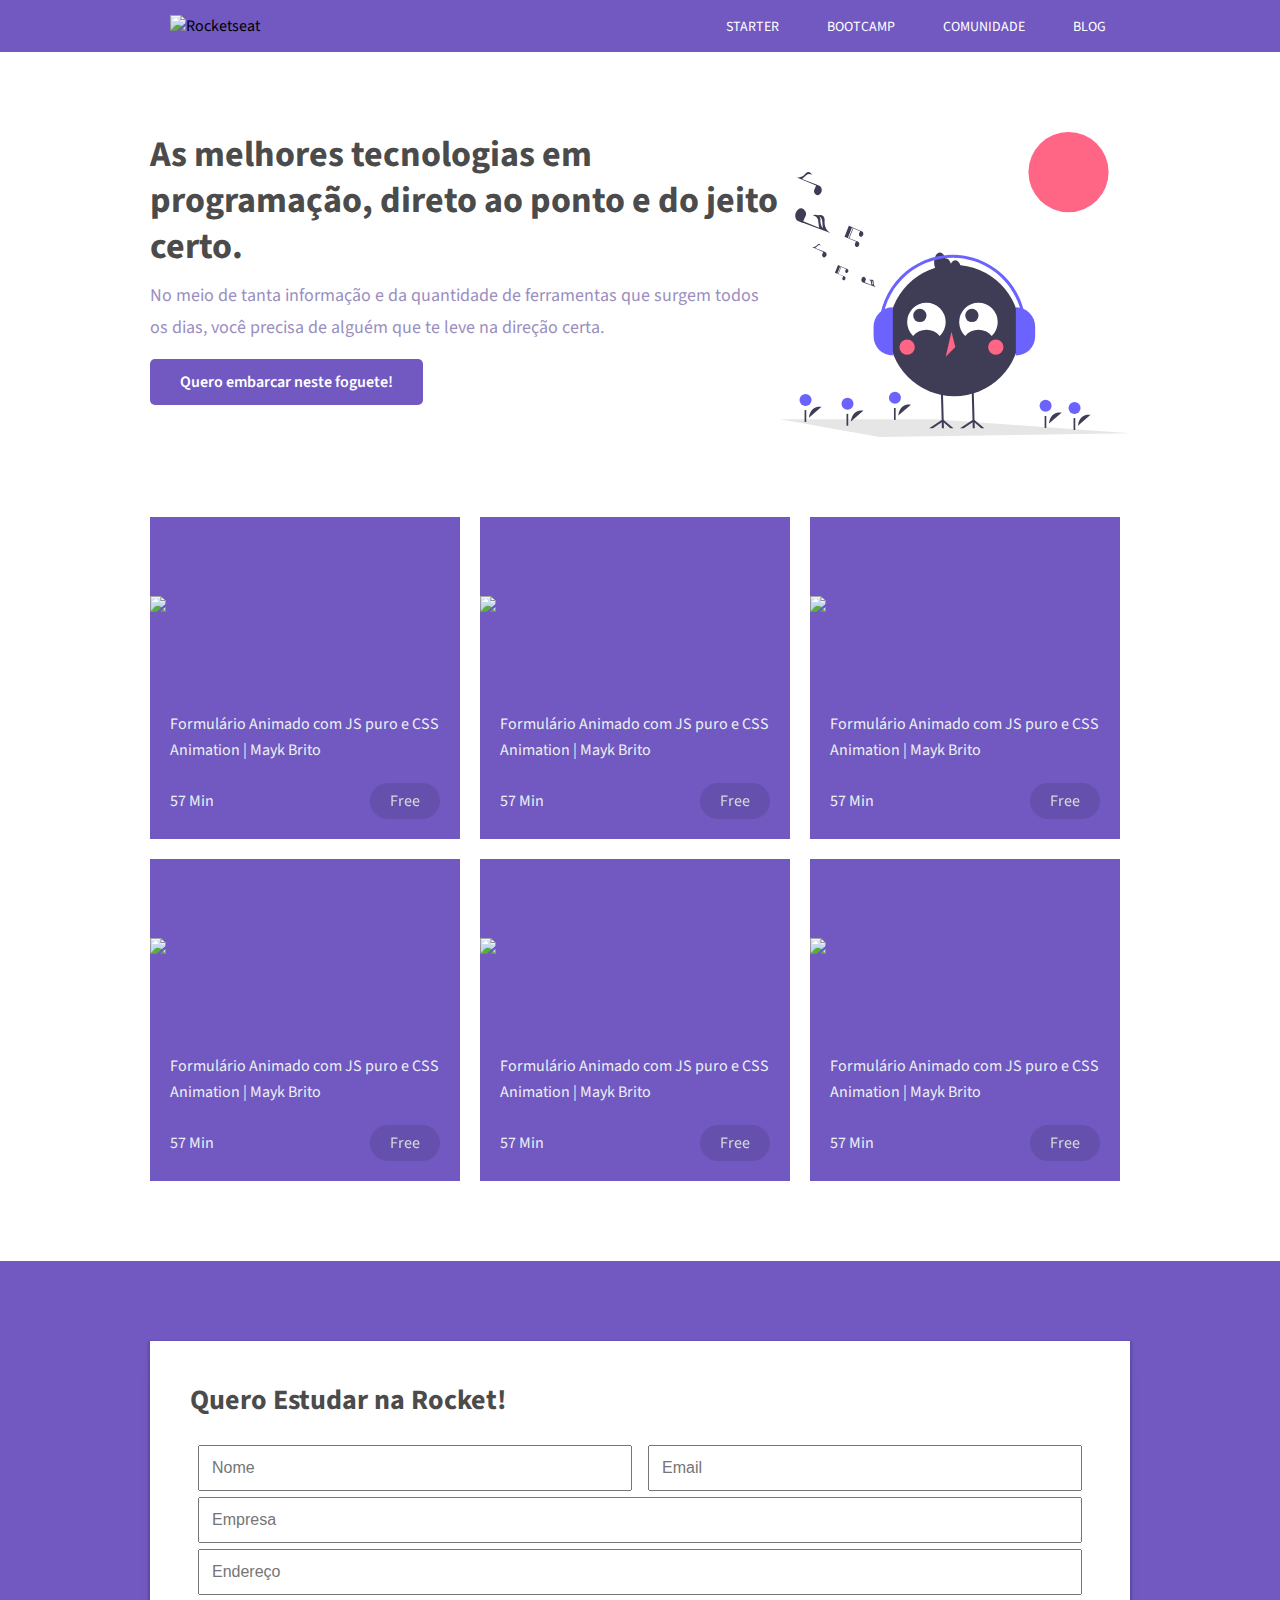
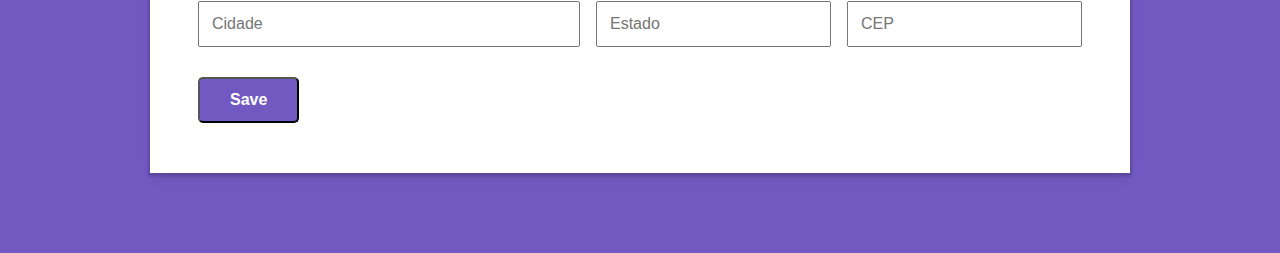
==== index.html @ a031a646 "init" ====
<!DOCTYPE html>
<html>
  <head>
    <title>Exemplo de site responsivo</title>
    <link rel="stylesheet" href="style.css">
  </head>
  <body>
    <header>
      <div class="container">
        <img
          src="https://rocketseat.com.br/static/images/gostack/logo-rocketseat.svg"
          alt="Rocketseat"
        />

        <div class="menu-section">
          <div class="menu-toggle">
            <div class="one"></div>
            <div class="two"></div>
            <div class="three"></div>
          </div>
          <nav>
            <ul>
              <li>
                <a href="#">Starter</a>
              </li>
              <li>
                <a href="#">Bootcamp</a>
              </li>
              <li>
                <a href="#">Comunidade</a>
              </li>
              <li>
                <a href="#">Blog</a>
              </li>
            </ul>
          </nav>
        </div>
      </div>
    </header>

    <section class="hero">
      <div class="container">
        <div>
          <h2>
            As melhores tecnologias em programação, direto ao ponto e do jeito
            certo.
          </h2>
          <p>
            No meio de tanta informação e da quantidade de ferramentas que
            surgem todos os dias, você precisa de alguém que te leve na direção
            certa.
          </p>
          <a href="#" class="button">Quero embarcar neste foguete!</a>
        </div>
        <img
          src="img/happMusic.svg"
          alt="Happy Music"
        />
      </div>
    </section>

    <main>
      <section class="cards">
        <div class="card">
          <div class="image">
            <img src="https://i.ytimg.com/vi/GykTLqODQuU/hqdefault.jpg" />
          </div>
          <div class="content">
            <p class="title text--medium">
              Formulário Animado com JS puro e CSS Animation | Mayk Brito
            </p>
            <div class="info">
              <p class="text--medium">57 Min</p>
              <p class="price text--medium">Free</p>
            </div>
          </div>
        </div>
        <div class="card">
          <div class="image">
            <img src="https://i.ytimg.com/vi/GykTLqODQuU/hqdefault.jpg" />
          </div>
          <div class="content">
            <p class="title text--medium">
              Formulário Animado com JS puro e CSS Animation | Mayk Brito
            </p>
            <div class="info">
              <p class="text--medium">57 Min</p>
              <p class="price text--medium">Free</p>
            </div>
          </div>
        </div>
        <div class="card">
          <div class="image">
            <img src="https://i.ytimg.com/vi/GykTLqODQuU/hqdefault.jpg" />
          </div>
          <div class="content">
            <p class="title text--medium">
              Formulário Animado com JS puro e CSS Animation | Mayk Brito
            </p>
            <div class="info">
              <p class="text--medium">57 Min</p>
              <p class="price text--medium">Free</p>
            </div>
          </div>
        </div>
        <div class="card">
          <div class="image">
            <img src="https://i.ytimg.com/vi/GykTLqODQuU/hqdefault.jpg" />
          </div>
          <div class="content">
            <p class="title text--medium">
              Formulário Animado com JS puro e CSS Animation | Mayk Brito
            </p>
            <div class="info">
              <p class="text--medium">57 Min</p>
              <p class="price text--medium">Free</p>
            </div>
          </div>
        </div>
        <div class="card">
          <div class="image">
            <img src="https://i.ytimg.com/vi/GykTLqODQuU/hqdefault.jpg" />
          </div>
          <div class="content">
            <p class="title text--medium">
              Formulário Animado com JS puro e CSS Animation | Mayk Brito
            </p>
            <div class="info">
              <p class="text--medium">57 Min</p>
              <p class="price text--medium">Free</p>
            </div>
          </div>
        </div>
        <div class="card">
          <div class="image">
            <img src="https://i.ytimg.com/vi/GykTLqODQuU/hqdefault.jpg" />
          </div>
          <div class="content">
            <p class="title text--medium">
              Formulário Animado com JS puro e CSS Animation | Mayk Brito
            </p>
            <div class="info">
              <p class="text--medium">57 Min</p>
              <p class="price text--medium">Free</p>
            </div>
          </div>
        </div>
      </section>
    </main>

    <section id="form">
      <form action="">
        <h3>Quero Estudar na Rocket!</h3>
        <div class="form-group">
          <input class="input-control" placeholder="Nome" />

          <input type="email" class="input-control" placeholder="Email" />
        </div>

        <div class="form-group">
          <input class="input-control" placeholder="Empresa" />
        </div>

        <div class="form-group">
          <input class="input-control" placeholder="Endereço" />
        </div>

        <div class="form-group">
          <input class="input-control" placeholder="Cidade" style="flex: 3 1" />
          <input class="input-control" placeholder="Estado" style="flex: 1" />
          <input class="input-control" placeholder="CEP" style="flex: 1" />
        </div>

        <div class="form-group">
          <button type="submit" class="button">Save</button>

        </div>

      </form>
    </section>
  </body>
</html>
---- style.css ----
@import url("https://fonts.googleapis.com/css?family=Source+Sans+Pro");

* {
  box-sizing: border-box;
  margin: 0;
  padding: 0;
  outline: 0;
}

html {
  /* A cada 1 rem será considerado 10px */
  font-size: 62.5%;
}

html,
body {
  height: 100vh;
  font-family: "Source Sans Pro";
  text-rendering: optimizelegibility;
  -webkit-font-smoothing: antialiased;
}

body {
  font-size: 1.6rem;
}

header {
  background-color: #7159c1;
}

header .container {
  display: flex;
  align-items: center;
  justify-content: space-between;

  width: 90%;
  max-width: 980px;
  margin: auto;
}

header img {
  width: 150px;
  margin-left: 20px;
  padding: 15px 0;
}

header nav ul {
  display: flex;
}

header nav ul li {
  list-style: none;
}

header nav ul li a {
  text-decoration: none;
  color: white;
  text-transform: uppercase;
  font-size: 1.4rem;
  padding: 24px;
  transition: all 250ms linear 0s;
}

header nav ul li a:hover {
  background: rgba(255,255,255, 0.15)
}

h2 {
  color: rgb(75, 75, 75);
  font-size: 36px;
  line-height: 46px;
}

h3 {
  color: rgb(75, 75, 75);
  font-size: 28px;
  line-height: 38px;
}

.button {
  display: inline-block;
  font-size: 16px;
  font-weight: 600;
  color: rgb(255, 255, 255);
  background-color: rgb(113, 89, 193);
  margin: 15px 0px 0px;
  padding: 12px 30px;
  text-decoration: none;
  border-radius: 5px;
  transition: all 150ms linear 0s;
}

.button:hover {
  opacity: 0.9;
}

/*=============== 
HERO
==================*/
section.hero {
  margin: 80px 0;
}

section.hero .container {
  width: 90%;
  max-width: 980px;
  margin: auto;

  display: flex;
}

section.hero .container img {
  width: 350px;
}

section.hero p {
  color: rgb(154, 142, 191);
  font-size: 18px;
  line-height: 32px;
  margin: 10px 0px 0px;
}

/*=============== 
MAIN
==================*/
main {
  margin-bottom: 80px;
}
/*=============== 
CARDS
==================*/
.cards {
  width: 90%;
  max-width: 980px;
  margin: auto;

  display: grid;
  grid-template-columns: 310px 310px 310px;
  grid-gap: 20px;
}

.text--medium {
  font-size: 16px;
  line-height: 26px;
  font-weight: 400;
  color: #ecf0f1;
}

.card {
  display: flex;
  flex-direction: column;
  background-color: #7159c1;
  cursor: pointer;
  transition: all 0.3s ease 0s;

}

.card:hover {
  transform: translateY(-7px);
}

.image {
  width: 100%;
  padding-top: 56.25%; /* 16:9 */

  overflow: hidden;
  position: relative;
}

.image img {
  width: 100%;
  position: absolute;
  top: 50%;
  left: 50%;
  transform: translate(-50%, -50%);
}

.content {
  margin: 20px;
}

.title {
  margin-bottom: 20px;
}

.info {
  display: flex;
  align-self: end;
  align-items: center;
}

.price {
  margin-left: auto;
  padding: 5px 20px;
  border-radius: 20px;
  background-color: #7159c1;
  filter: brightness(90%);
}

/*=============== 
FORM
==================*/
#form {
  width:100%;

  background: #7159c1;
  padding: 80px 0;
  margin:0;

  display:flex;
  align-items: center;
  justify-content: center;
}

#form form {
  width: 90%;
  max-width: 980px;
  background: white;
  
  padding: 40px;
  
  box-shadow: 0px 2px 2px 2px rgba(0, 0, 0, 0.15), 
    0px 10px 20px -10px rgba(0, 0, 0, 0.1)
}

#form h3 {
  margin-bottom: 30px
}

#form form label {
  display: none;
}

.form-group {
  display: flex;
  flex-direction: row;
}

.form-group label.right-inline {
  text-align: right;  
  padding-right: 8px;
  padding-left: 10px;
  width: auto;
}

.form-group .input-control {
  flex: 1 1;
  display: block;
  margin: -4px 8px 10px;
  padding: 12px;
  font-size: 16px;
}

#form .button {
  margin: 20px 8px 10px;
}
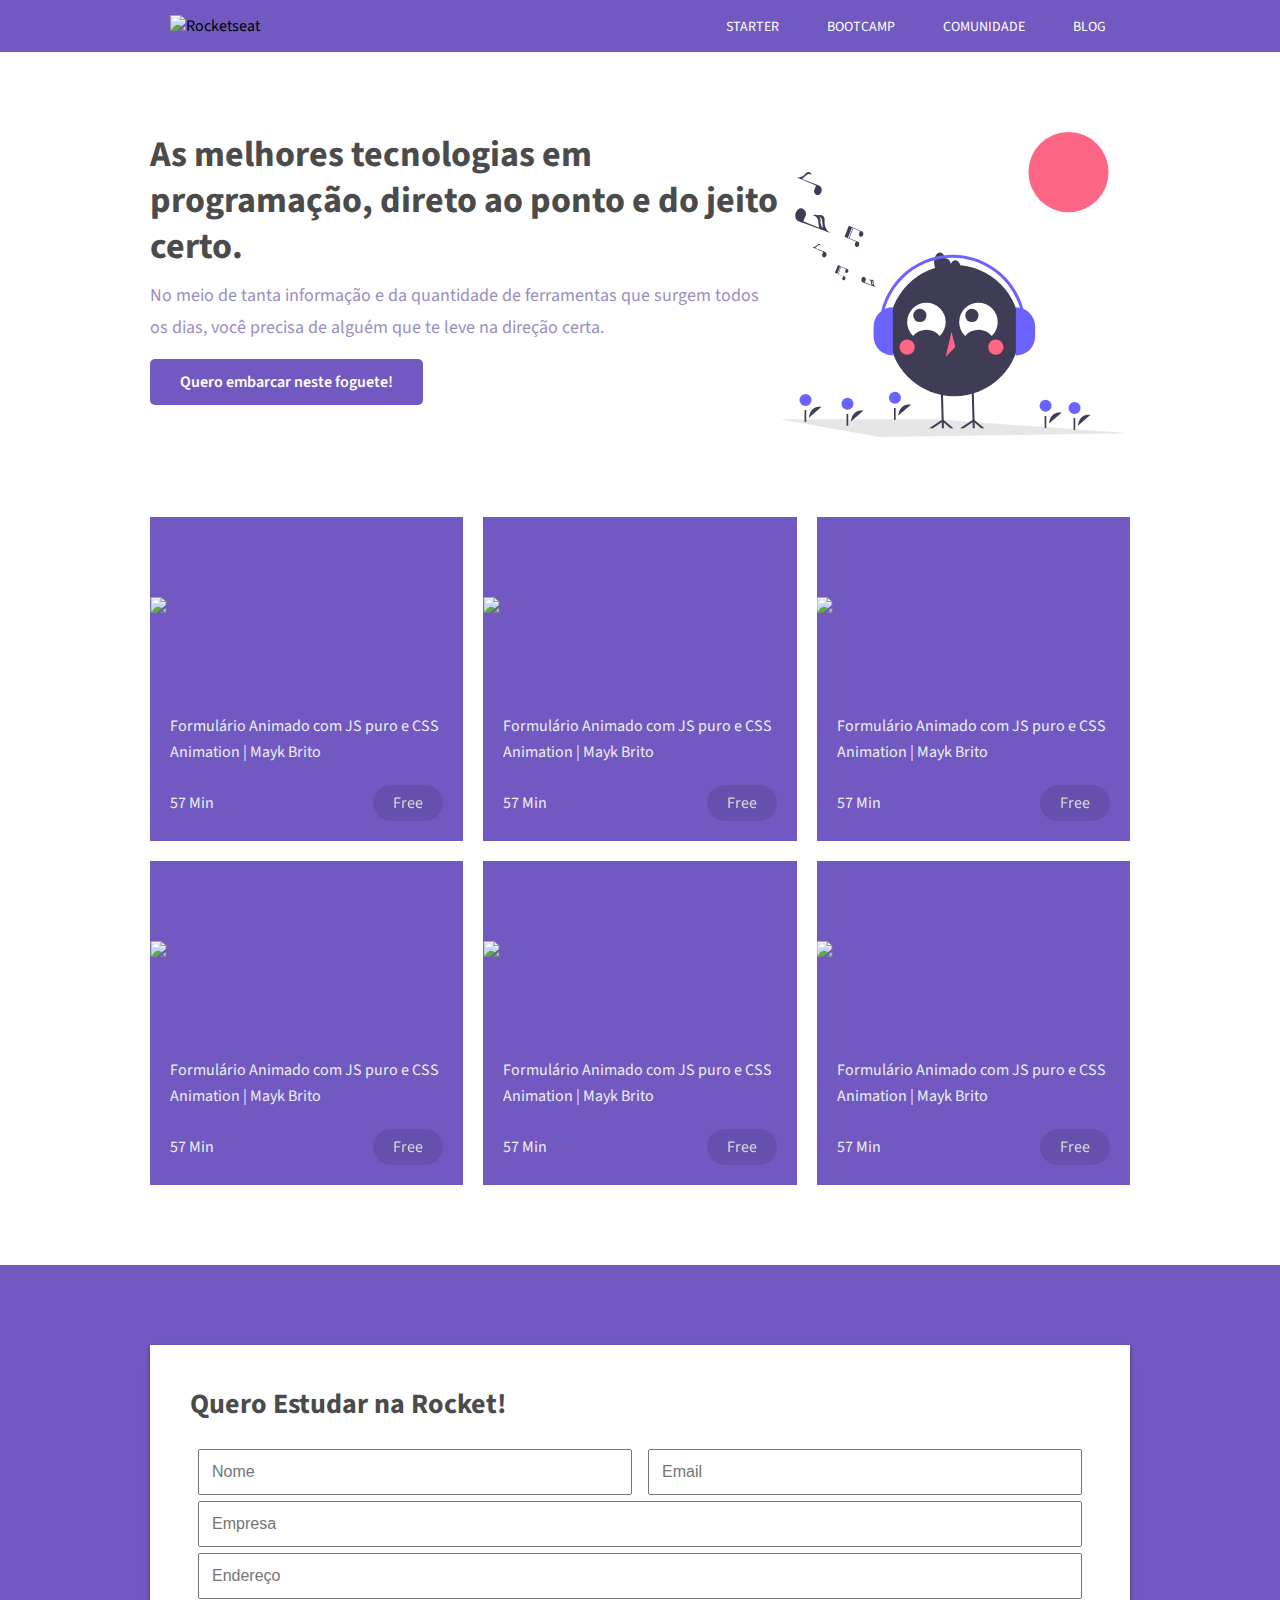
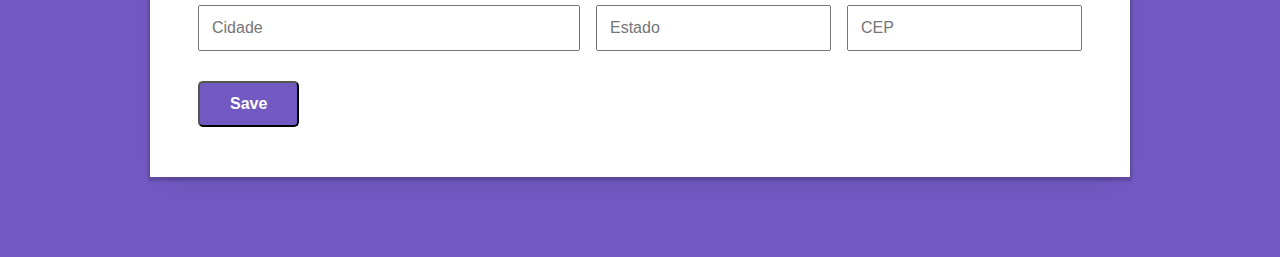
==== commit 6c7b8a2e: "part 2" ====
--- a/index.html
+++ b/index.html
@@ -3,6 +3,7 @@
   <head>
     <title>Exemplo de site responsivo</title>
     <link rel="stylesheet" href="style.css">
+    <meta name="viewport" content="width=device-width, initial-scale=1.0">
   </head>
   <body>
     <header>
--- a/style.css
+++ b/style.css
@@ -67,19 +67,19 @@
 
 h2 {
   color: rgb(75, 75, 75);
-  font-size: 36px;
-  line-height: 46px;
+  font-size: 3.6rem;
+  line-height: 4.6rem;
 }
 
 h3 {
   color: rgb(75, 75, 75);
-  font-size: 28px;
-  line-height: 38px;
+  font-size: 2.8rem;
+  line-height: 3.8rem;
 }
 
 .button {
   display: inline-block;
-  font-size: 16px;
+  font-size: 1.6rem;
   font-weight: 600;
   color: rgb(255, 255, 255);
   background-color: rgb(113, 89, 193);
@@ -115,8 +115,8 @@
 
 section.hero p {
   color: rgb(154, 142, 191);
-  font-size: 18px;
-  line-height: 32px;
+  font-size: 1.8rem;
+  line-height: 3.2rem;
   margin: 10px 0px 0px;
 }
 
@@ -135,13 +135,13 @@
   margin: auto;
 
   display: grid;
-  grid-template-columns: 310px 310px 310px;
+  grid-template-columns: repeat(auto-fit, minmax(250px, 1fr));
   grid-gap: 20px;
 }
 
 .text--medium {
-  font-size: 16px;
-  line-height: 26px;
+  font-size: 1.6rem;
+  line-height: 2.6rem;
   font-weight: 400;
   color: #ecf0f1;
 }
@@ -248,9 +248,52 @@
   display: block;
   margin: -4px 8px 10px;
   padding: 12px;
-  font-size: 16px;
+  font-size: 1.6rem;
 }
 
 #form .button {
   margin: 20px 8px 10px;
+}
+
+/* media queries */
+@media (max-width: 768px) {
+  html {
+    font-size: 50%;
+  }
+}
+
+@media (max-width: 630px) {
+  .hero .container {
+    flex-direction: column;
+    text-align: center;
+  }
+
+  .hero .container img {
+    order: -1;
+  }
+
+  .form-group {
+    display: block;
+  }
+}
+
+@media (max-width: 540px) {
+  nav {
+    display: none;
+  }
+
+  .one,
+  .two,
+  .three {
+    background-color: #fff;
+    height: 5px;
+    width: 100%;
+    margin: 6px auto;
+  }
+
+  .menu-toggle {
+    width: 40px;
+    height: 30px;
+    margin-right: 20px;
+  }
 }